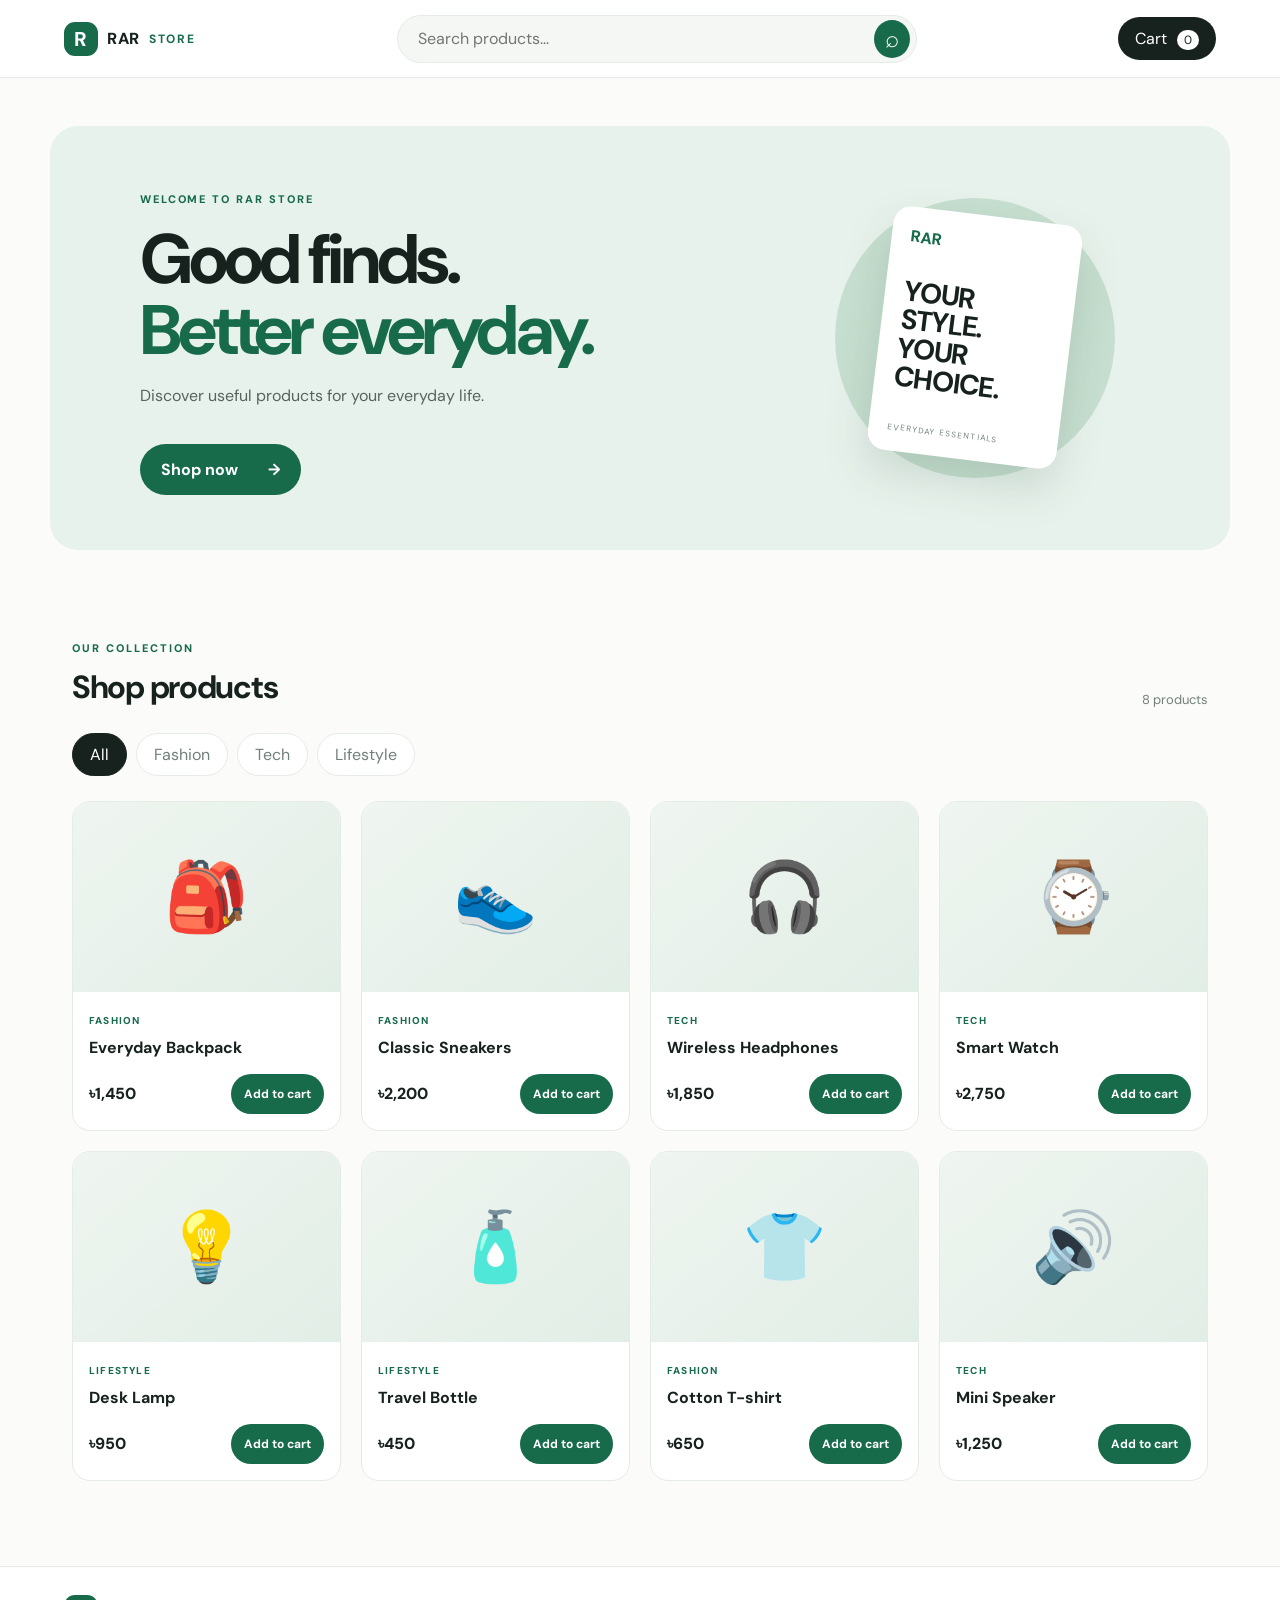
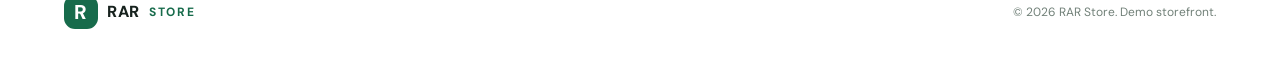
==== index.html @ 39eb2803 "Add files via upload" ====
<!doctype html>
<html lang="en">
<head>
  <meta charset="utf-8">
  <meta name="viewport" content="width=device-width, initial-scale=1">
  <meta name="description" content="Shop everyday essentials at RAR Store.">
  <title>RAR Store — Everyday Shopping</title>
  <link rel="stylesheet" href="style.css">
</head>
<body>
  <header class="topbar">
    <a class="brand" href="#"><span class="brand-mark">R</span> RAR <b>STORE</b></a>
    <form class="search" id="searchForm" role="search">
      <input id="searchInput" type="search" placeholder="Search products..." aria-label="Search products">
      <button aria-label="Search">⌕</button>
    </form>
    <button class="cart-button" id="cartToggle" aria-label="Open shopping cart">Cart <span id="cartCount">0</span></button>
  </header>

  <main>
    <section class="hero">
      <div>
        <p class="eyebrow">WELCOME TO RAR STORE</p>
        <h1>Good finds.<br><span>Better everyday.</span></h1>
        <p class="hero-copy">Discover useful products for your everyday life.</p>
        <a class="primary-link" href="#shop">Shop now <span>→</span></a>
      </div>
      <div class="hero-art" aria-hidden="true"><div class="orb"></div><div class="hero-card"><span>RAR</span><strong>YOUR<br>STYLE.<br>YOUR<br>CHOICE.</strong><small>EVERYDAY ESSENTIALS</small></div></div>
    </section>

    <section class="shop-section" id="shop">
      <div class="section-heading"><div><p class="eyebrow">OUR COLLECTION</p><h2>Shop products</h2></div><span id="resultCount" class="muted"></span></div>
      <nav class="filters" id="filters" aria-label="Product categories">
        <button class="filter active" data-category="All">All</button>
        <button class="filter" data-category="Fashion">Fashion</button>
        <button class="filter" data-category="Tech">Tech</button>
        <button class="filter" data-category="Lifestyle">Lifestyle</button>
      </nav>
      <div class="product-grid" id="productGrid"></div>
    </section>
  </main>

  <footer><a class="brand" href="#"><span class="brand-mark">R</span> RAR <b>STORE</b></a><p>© <span id="year"></span> RAR Store. Demo storefront.</p></footer>

  <div class="overlay" id="overlay"></div>
  <aside class="cart-panel" id="cartPanel" aria-label="Shopping cart" aria-hidden="true">
    <div class="cart-head"><div><p class="eyebrow">YOUR SELECTION</p><h2>Your cart</h2></div><button class="close-button" id="closeCart" aria-label="Close cart">×</button></div>
    <div id="cartItems" class="cart-items"></div>
    <div class="cart-bottom"><div class="total-row"><span>Total</span><strong id="cartTotal">৳0</strong></div><button class="checkout" id="checkoutButton">Continue to checkout</button><p class="demo-note">Demo only — no real payment is collected.</p></div>
  </aside>

  <dialog id="checkoutDialog">
    <form method="dialog" id="checkoutForm">
      <button class="dialog-close" aria-label="Close">×</button>
      <p class="eyebrow">DEMO CHECKOUT</p><h2>Delivery details</h2>
      <label>Full name<input required name="name" autocomplete="name" placeholder="Your name"></label>
      <label>Phone number<input required name="phone" inputmode="tel" placeholder="01XXXXXXXXX"></label>
      <label>Delivery address<textarea required name="address" rows="3" placeholder="Your full address"></textarea></label>
      <button class="checkout" value="submit">Place demo order</button>
      <p class="demo-note">This demo does not send or store your order.</p>
    </form>
  </dialog>
  <script src="app.js"></script>
</body>
</html>
---- style.css ----
@import url('https://fonts.googleapis.com/css2?family=DM+Sans:wght@400;500;600;700;800&display=swap');
:root{--ink:#17221e;--muted:#718078;--green:#176b4b;--mint:#e8f2ec;--line:#e5ebe7;--paper:#fbfcfa}
*{box-sizing:border-box}html{scroll-behavior:smooth}body{margin:0;background:var(--paper);color:var(--ink);font-family:'DM Sans',Arial,sans-serif}.topbar{height:78px;padding:0 max(5vw,20px);display:flex;align-items:center;gap:28px;background:#fff;border-bottom:1px solid var(--line);position:sticky;top:0;z-index:5}.brand{display:flex;align-items:center;gap:9px;text-decoration:none;color:var(--ink);font-weight:800;letter-spacing:.04em;white-space:nowrap}.brand b{color:var(--green);font-size:12px;letter-spacing:.14em}.brand-mark{display:grid;place-items:center;width:34px;height:34px;border-radius:11px;background:var(--green);color:#fff;font-size:20px}.search{display:flex;max-width:520px;flex:1;margin:auto;background:#f5f7f5;border:1px solid var(--line);border-radius:30px;padding:4px 6px 4px 18px}.search input{width:100%;border:0;outline:0;background:transparent;font:inherit}.search button{width:38px;height:38px;border:0;border-radius:50%;background:var(--green);color:white;font-size:24px;cursor:pointer}.cart-button{border:0;background:var(--ink);color:white;padding:11px 17px;border-radius:24px;font:inherit;cursor:pointer}.cart-button span{background:#fff;color:var(--ink);padding:2px 7px;border-radius:20px;margin-left:6px;font-size:12px}.hero{max-width:1180px;margin:48px auto 80px;padding:55px 7%;min-height:410px;border-radius:28px;background:var(--mint);display:flex;align-items:center;justify-content:space-between;overflow:hidden}.eyebrow{font-size:11px;font-weight:800;letter-spacing:.18em;color:var(--green)}h1{font-size:clamp(42px,6vw,70px);line-height:1.02;letter-spacing:-.055em;margin:18px 0}.hero h1 span{color:var(--green)}.hero-copy{color:#56645d;font-size:16px}.primary-link{display:inline-flex;gap:30px;align-items:center;margin-top:22px;padding:15px 21px;background:var(--green);color:white;border-radius:30px;text-decoration:none;font-weight:700}.hero-art{width:330px;height:300px;position:relative;display:grid;place-items:center}.orb{position:absolute;width:280px;height:280px;background:#c7dfd0;border-radius:50%}.hero-card{z-index:1;width:190px;height:245px;background:#fff;border-radius:18px;padding:19px;box-shadow:0 20px 45px #173f2a25;transform:rotate(7deg);display:flex;flex-direction:column;justify-content:space-between}.hero-card span{font-weight:800;color:var(--green)}.hero-card strong{font-size:28px;line-height:1.02;letter-spacing:-.04em}.hero-card small{font-size:8px;letter-spacing:.15em;color:var(--muted)}.shop-section{max-width:1180px;margin:0 auto;padding:0 22px 85px}.section-heading{display:flex;align-items:end;justify-content:space-between}.section-heading h2,.cart-head h2,dialog h2{font-size:32px;letter-spacing:-.04em;margin:7px 0 0}.muted{color:var(--muted);font-size:13px}.filters{display:flex;gap:9px;margin:25px 0}.filter{border:1px solid var(--line);background:white;border-radius:22px;padding:10px 17px;color:var(--muted);font:inherit;cursor:pointer}.filter.active{background:var(--ink);border-color:var(--ink);color:white}.product-grid{display:grid;grid-template-columns:repeat(4,1fr);gap:20px}.product-card{background:#fff;border:1px solid var(--line);border-radius:18px;overflow:hidden;transition:.2s}.product-card:hover{transform:translateY(-4px);box-shadow:0 12px 30px #1b38210d}.product-art{height:190px;display:grid;place-items:center;font-size:68px;background:linear-gradient(140deg,#eff5f0,#e1eee6)}.product-info{padding:16px}.product-category{font-size:10px;letter-spacing:.12em;color:var(--green);font-weight:800}.product-info h3{font-size:16px;margin:8px 0}.product-foot{display:flex;align-items:center;justify-content:space-between;margin-top:16px}.price{font-weight:800}.add-button{border:0;border-radius:20px;background:var(--green);color:#fff;padding:9px 13px;font:inherit;font-size:12px;font-weight:700;cursor:pointer;min-height:40px}.empty{grid-column:1/-1;text-align:center;padding:50px;color:var(--muted)}footer{border-top:1px solid var(--line);padding:25px 5%;display:flex;justify-content:space-between;align-items:center;background:white}footer p{font-size:12px;color:var(--muted)}.overlay{position:fixed;inset:0;background:#10201970;z-index:8;opacity:0;pointer-events:none;transition:.2s}.overlay.show{opacity:1;pointer-events:auto}.cart-panel{position:fixed;z-index:9;right:0;top:0;height:100%;width:min(420px,100%);background:white;padding:25px;display:flex;flex-direction:column;transform:translateX(105%);transition:.25s}.cart-panel.open{transform:translateX(0)}.cart-head{display:flex;justify-content:space-between;align-items:center}.close-button,.dialog-close{border:0;background:#f1f4f1;border-radius:50%;width:40px;height:40px;font-size:24px;cursor:pointer}.cart-items{overflow:auto;flex:1;margin:25px 0}.cart-row{display:flex;align-items:center;gap:12px;padding:13px 0;border-bottom:1px solid var(--line)}.cart-emoji{width:52px;height:52px;border-radius:12px;background:var(--mint);display:grid;place-items:center;font-size:27px}.cart-row-info{flex:1}.cart-row-info strong{display:block;font-size:13px}.cart-row-info small{color:var(--muted)}.qty{display:flex;align-items:center;gap:8px}.qty button{border:1px solid var(--line);background:#fff;border-radius:50%;width:28px;height:28px;cursor:pointer}.cart-bottom{border-top:1px solid var(--line);padding-top:18px}.total-row{display:flex;justify-content:space-between;font-size:18px;margin-bottom:17px}.checkout{width:100%;border:0;background:var(--green);color:white;border-radius:12px;padding:15px;font:inherit;font-weight:700;cursor:pointer;min-height:48px}.demo-note{font-size:11px;color:var(--muted);text-align:center}dialog{border:0;border-radius:20px;padding:30px;width:min(440px,calc(100% - 28px));box-shadow:0 25px 80px #0003}dialog::backdrop{background:#10201980}dialog form{position:relative}dialog label{display:block;font-size:12px;font-weight:700;margin:16px 0}dialog input,dialog textarea{display:block;width:100%;margin-top:7px;border:1px solid var(--line);border-radius:10px;padding:12px;font:inherit;resize:vertical}.dialog-close{position:absolute;right:0;top:0}
@media(max-width:760px){.topbar{height:auto;min-height:70px;flex-wrap:wrap;padding:12px 16px;gap:12px}.search{order:3;flex-basis:100%;max-width:none}.hero{margin:20px 14px 55px;padding:35px 25px;min-height:0}.hero-art{width:145px;height:180px}.orb{width:160px;height:160px}.hero-card{width:115px;height:155px;padding:12px}.hero-card strong{font-size:18px}.hero-card small{font-size:6px}.product-grid{grid-template-columns:repeat(2,minmax(0,1fr));gap:12px}.product-art{height:140px;font-size:52px}.product-info{padding:12px}.product-info h3{font-size:14px}.add-button{padding:8px}.section-heading h2{font-size:27px}footer{gap:12px;flex-wrap:wrap}}@media(max-width:420px){.hero-art{display:none}.hero{padding:34px 25px}.product-grid{gap:9px}.product-art{height:125px}}
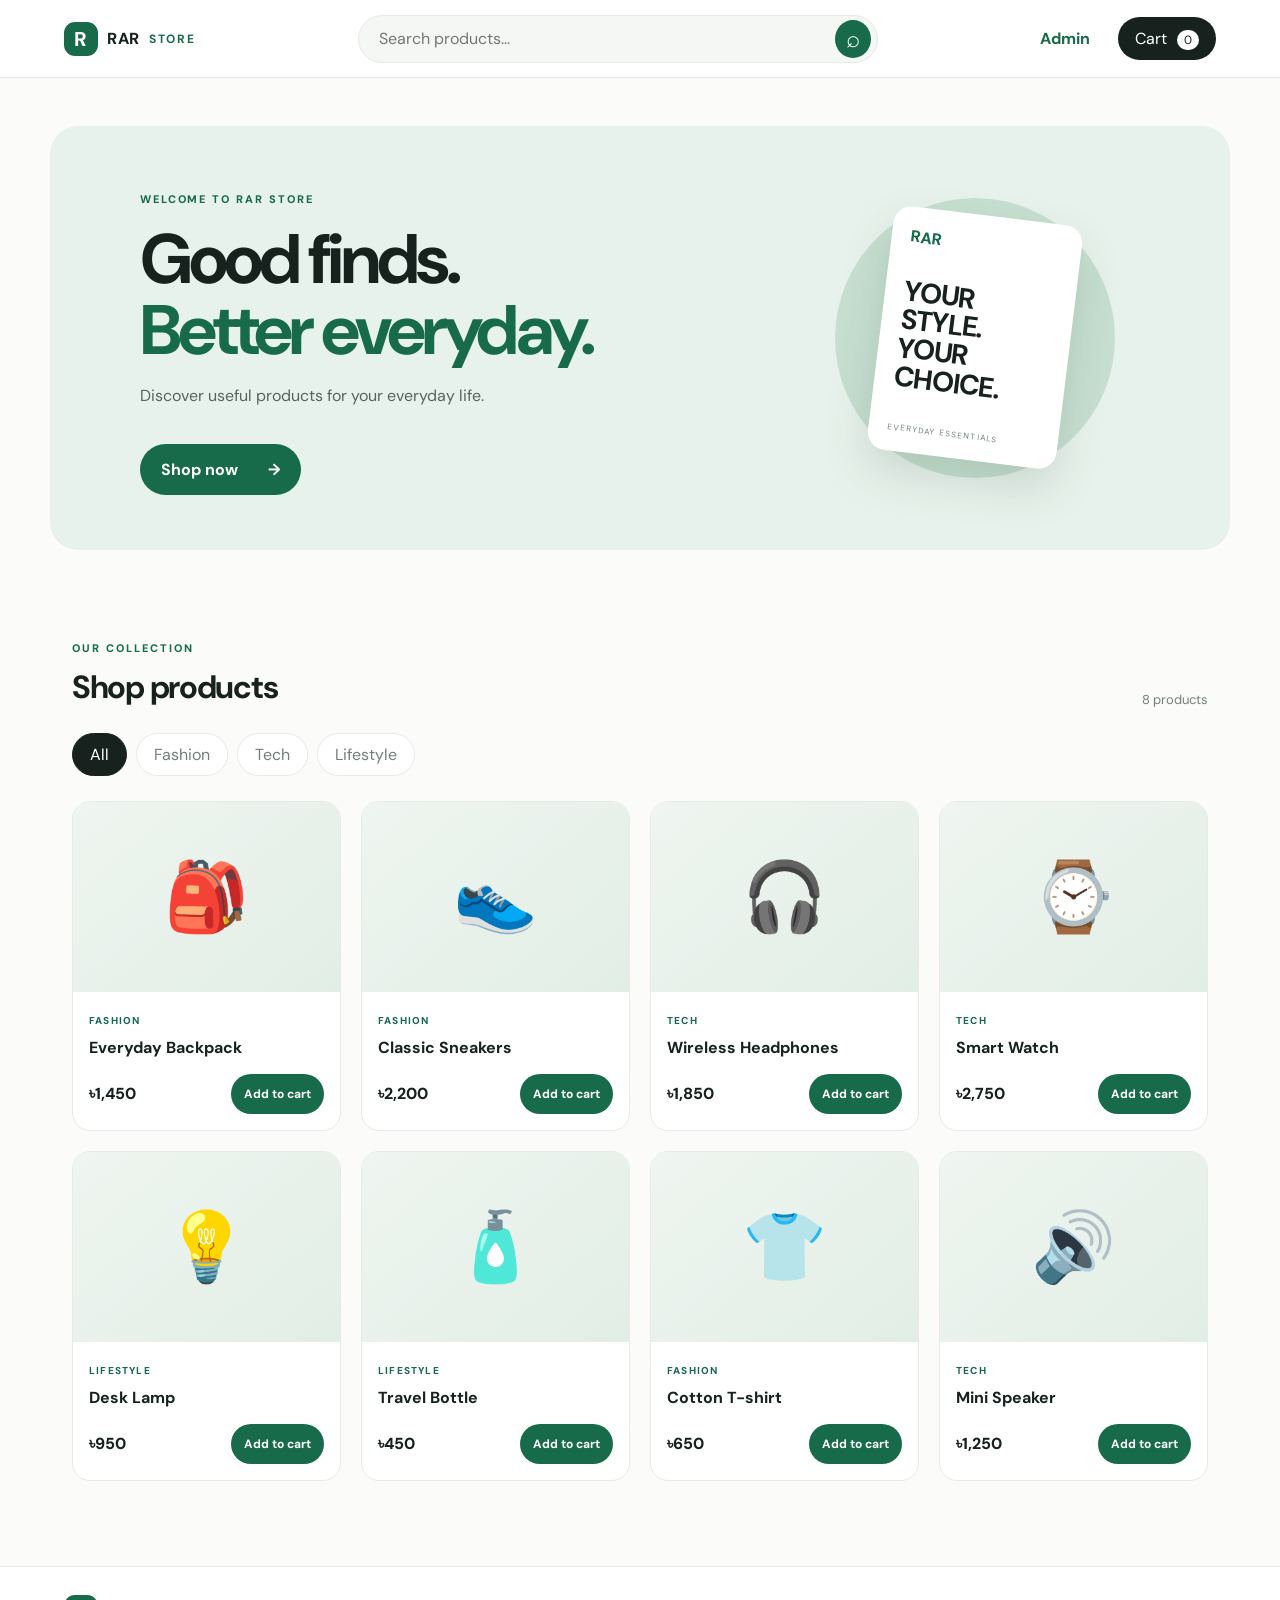
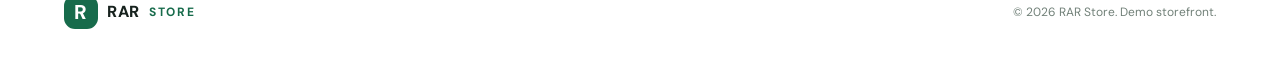
==== commit 1f879109: "Add files via upload" ====
--- a/index.html
+++ b/index.html
@@ -14,6 +14,7 @@
       <input id="searchInput" type="search" placeholder="Search products..." aria-label="Search products">
       <button aria-label="Search">⌕</button>
     </form>
+    <a href="admin.html" style="color:#176b4b;text-decoration:none;font-weight:700">Admin</a>
     <button class="cart-button" id="cartToggle" aria-label="Open shopping cart">Cart <span id="cartCount">0</span></button>
   </header>
 
